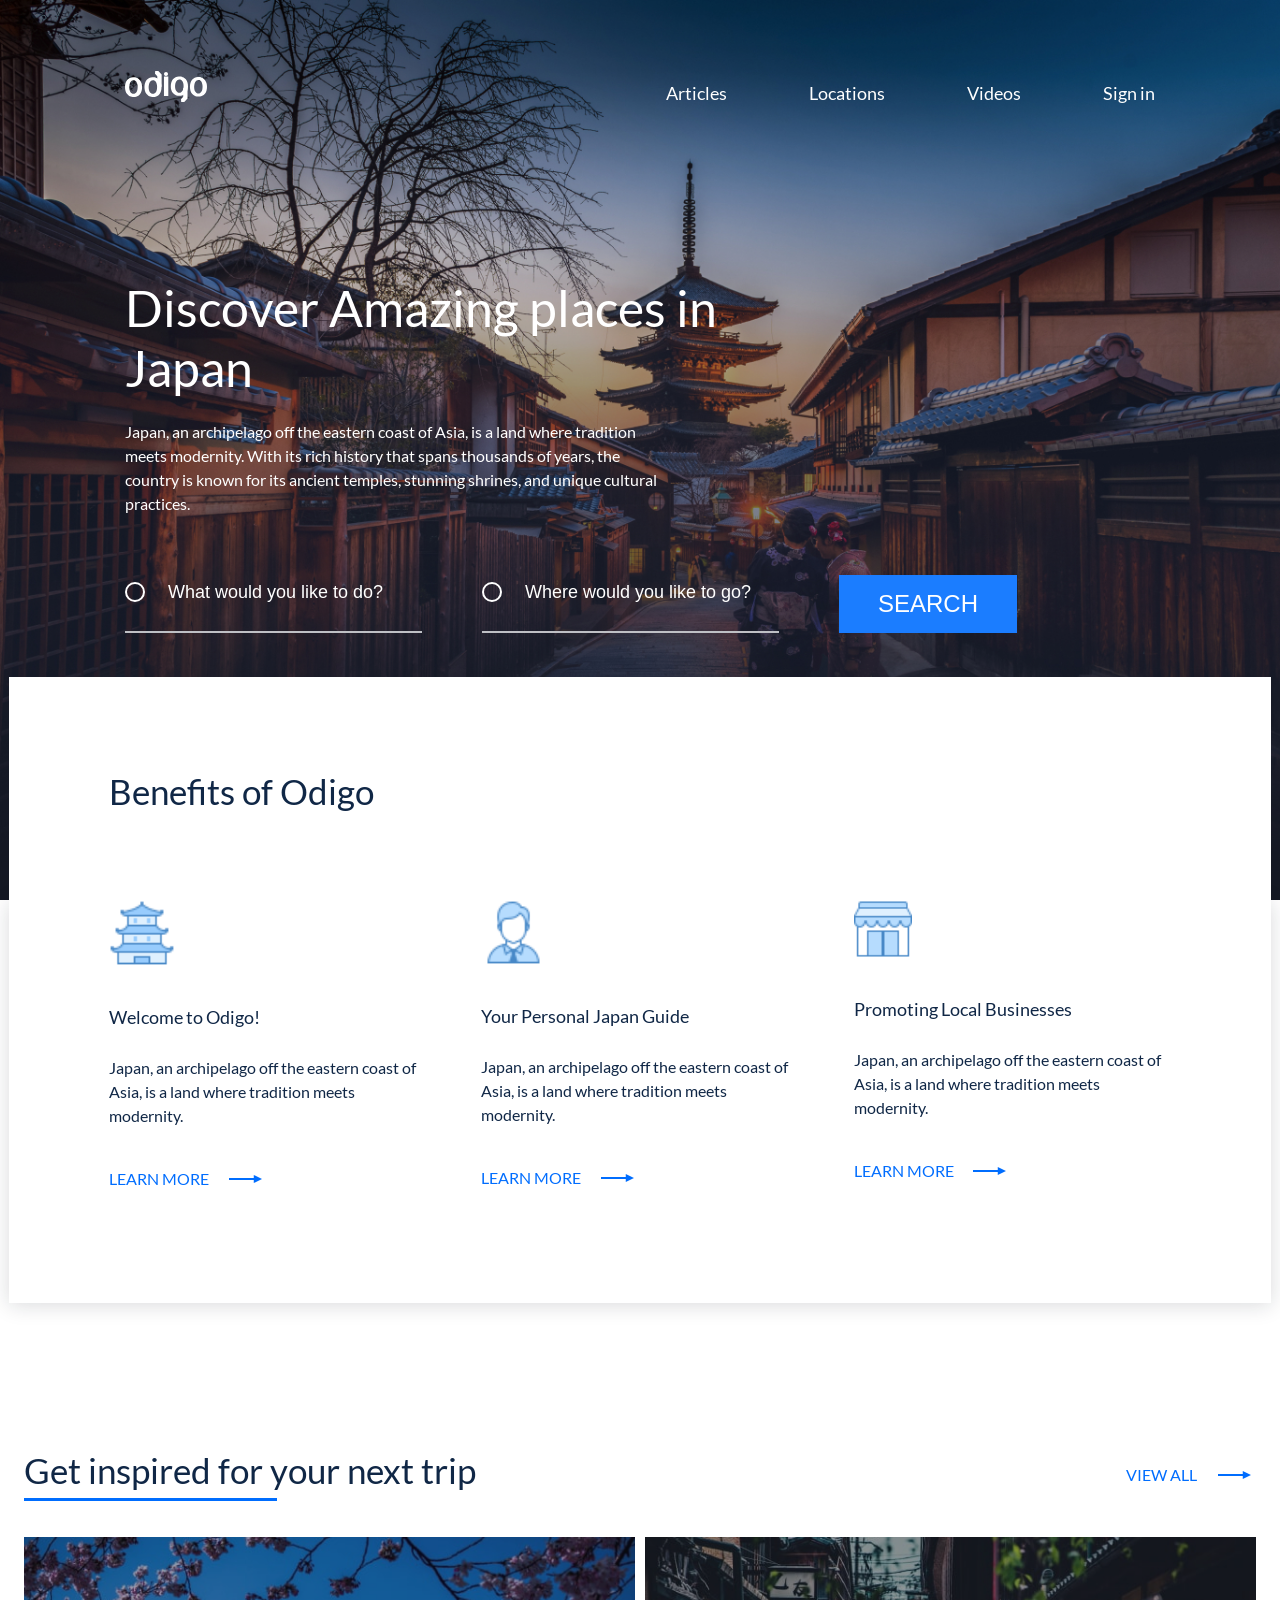
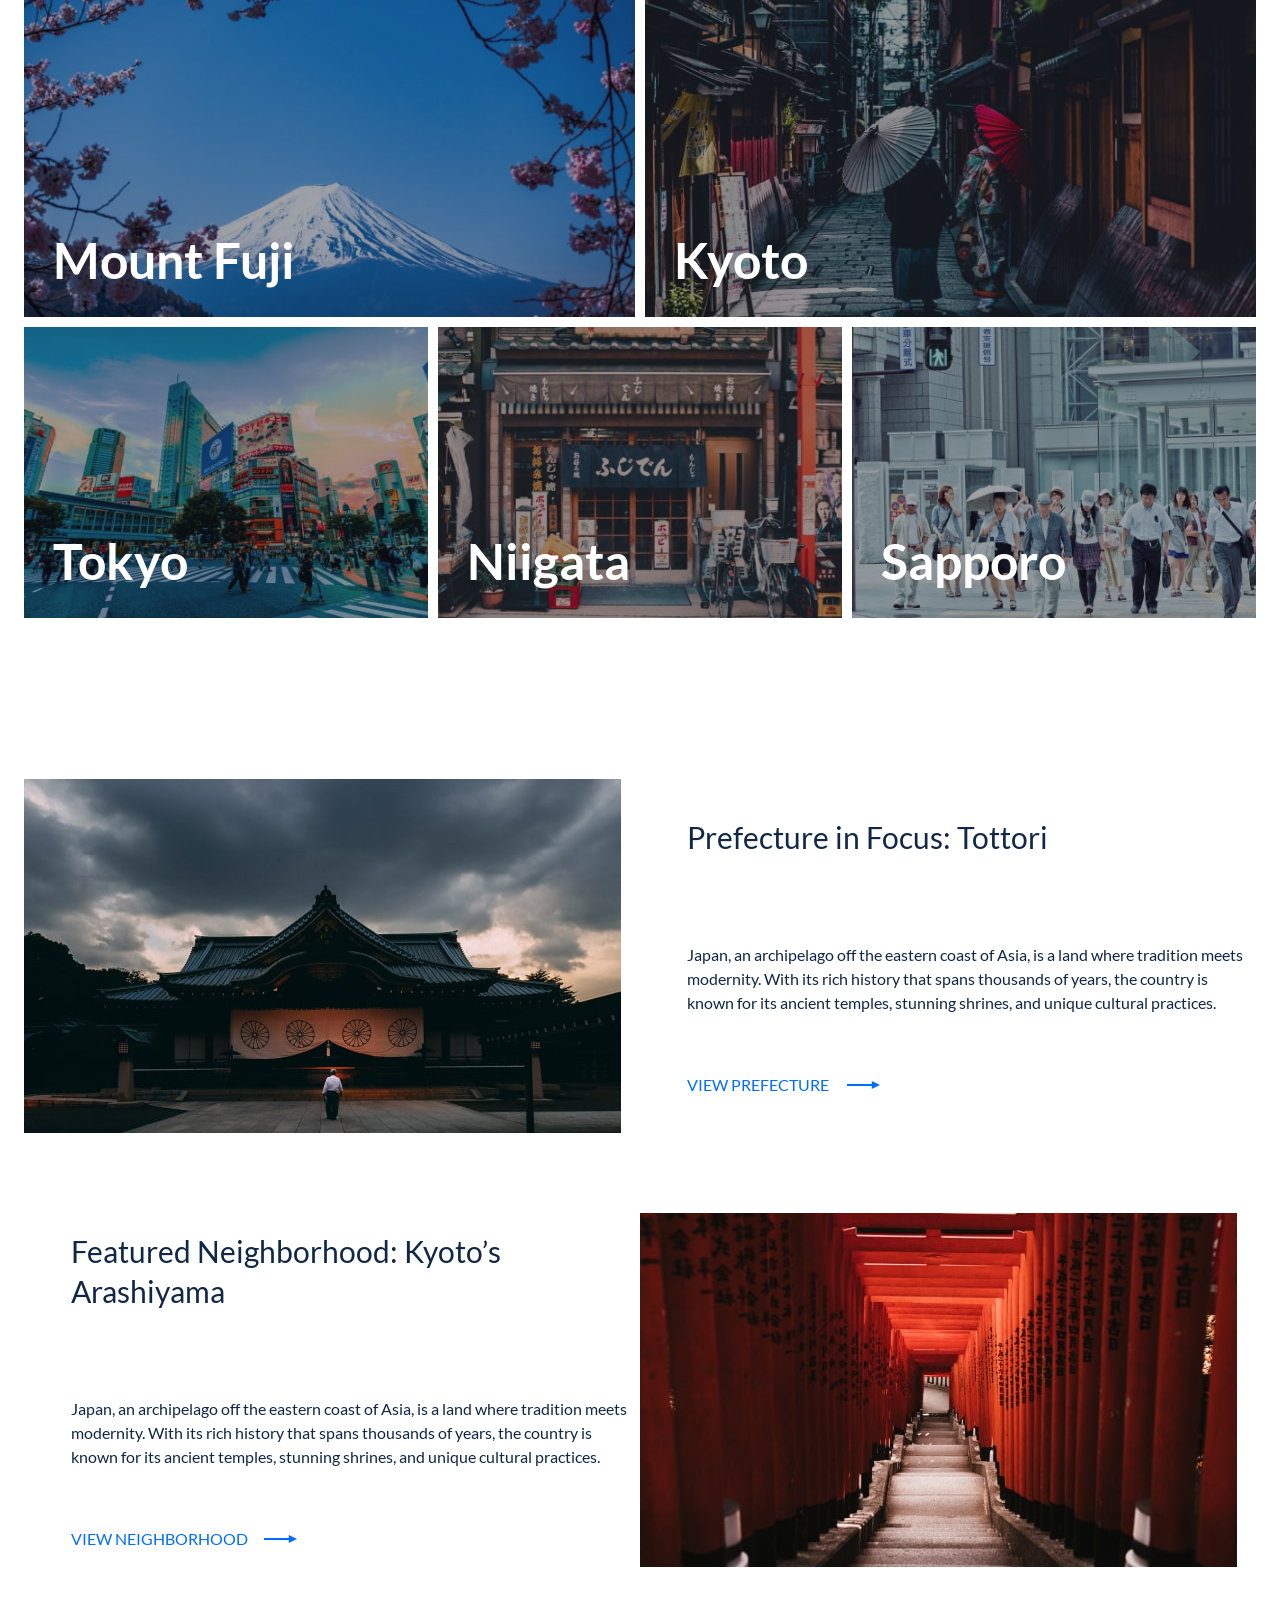
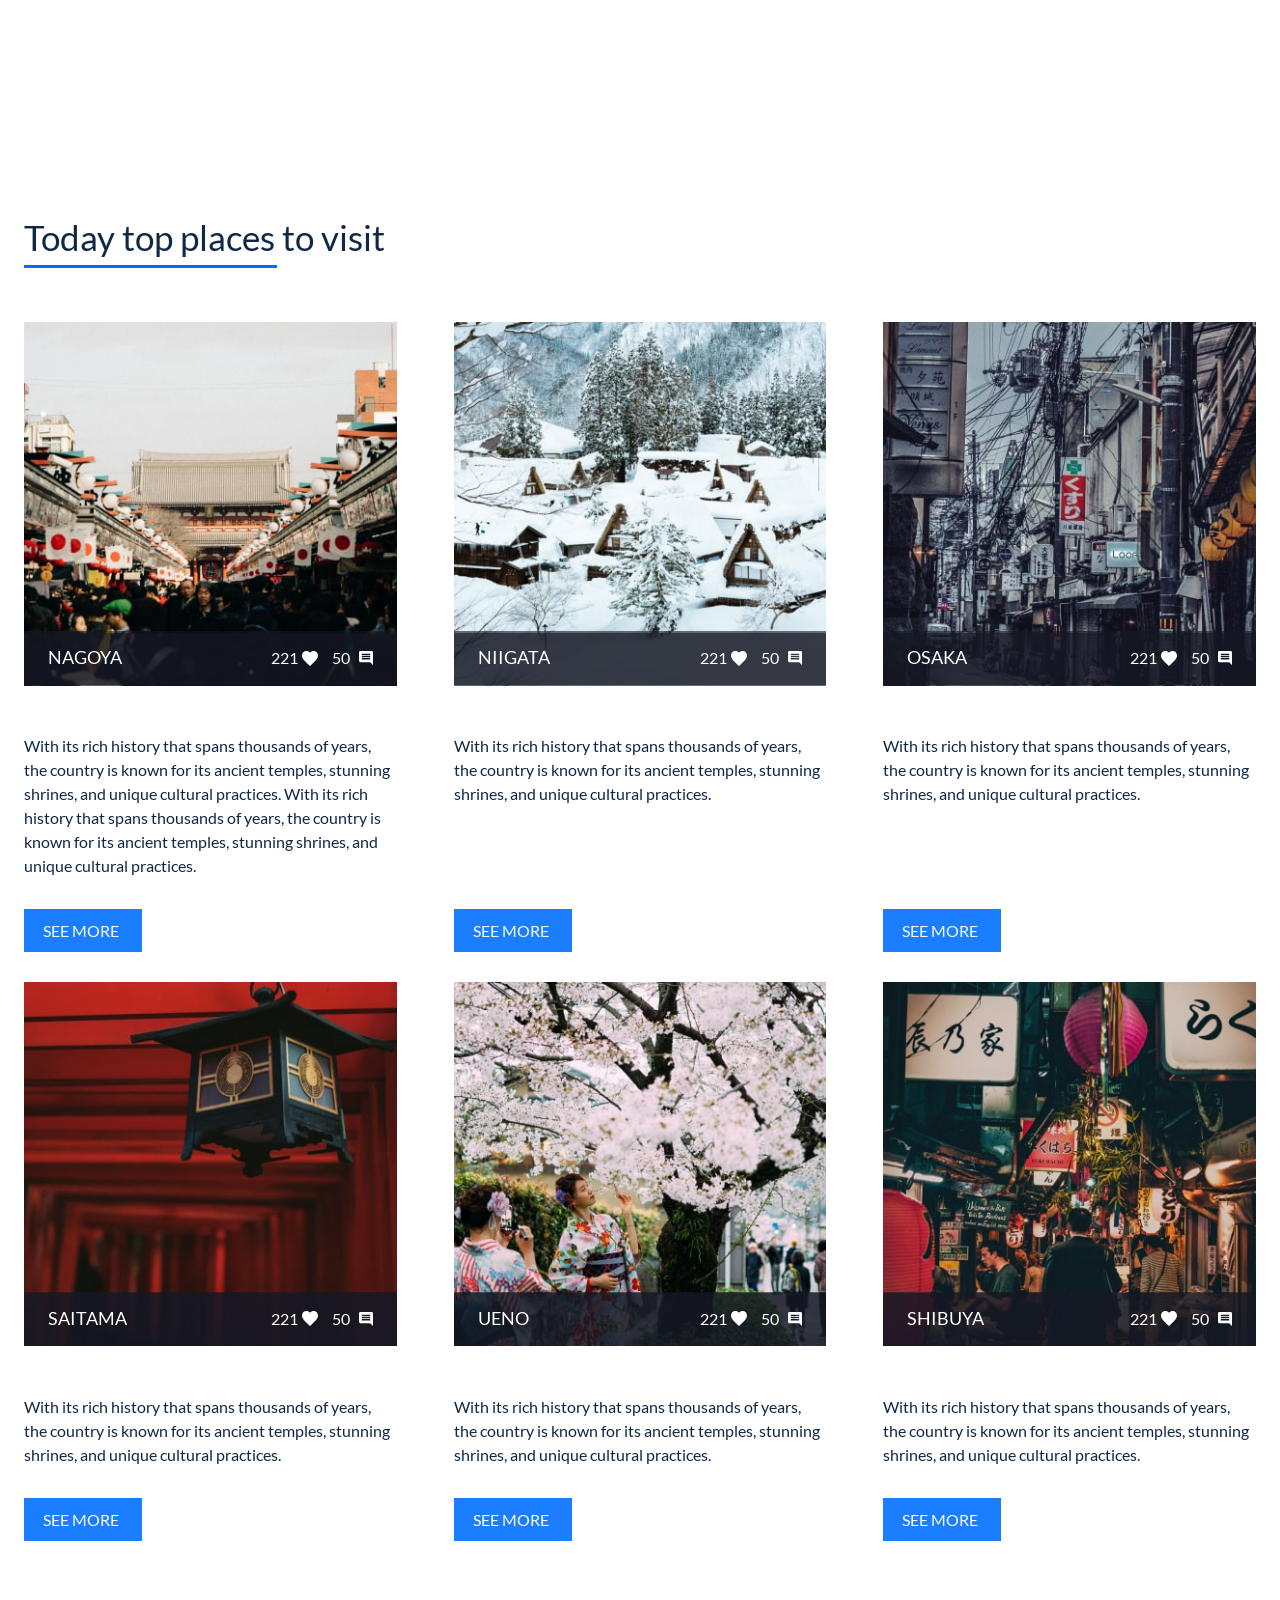
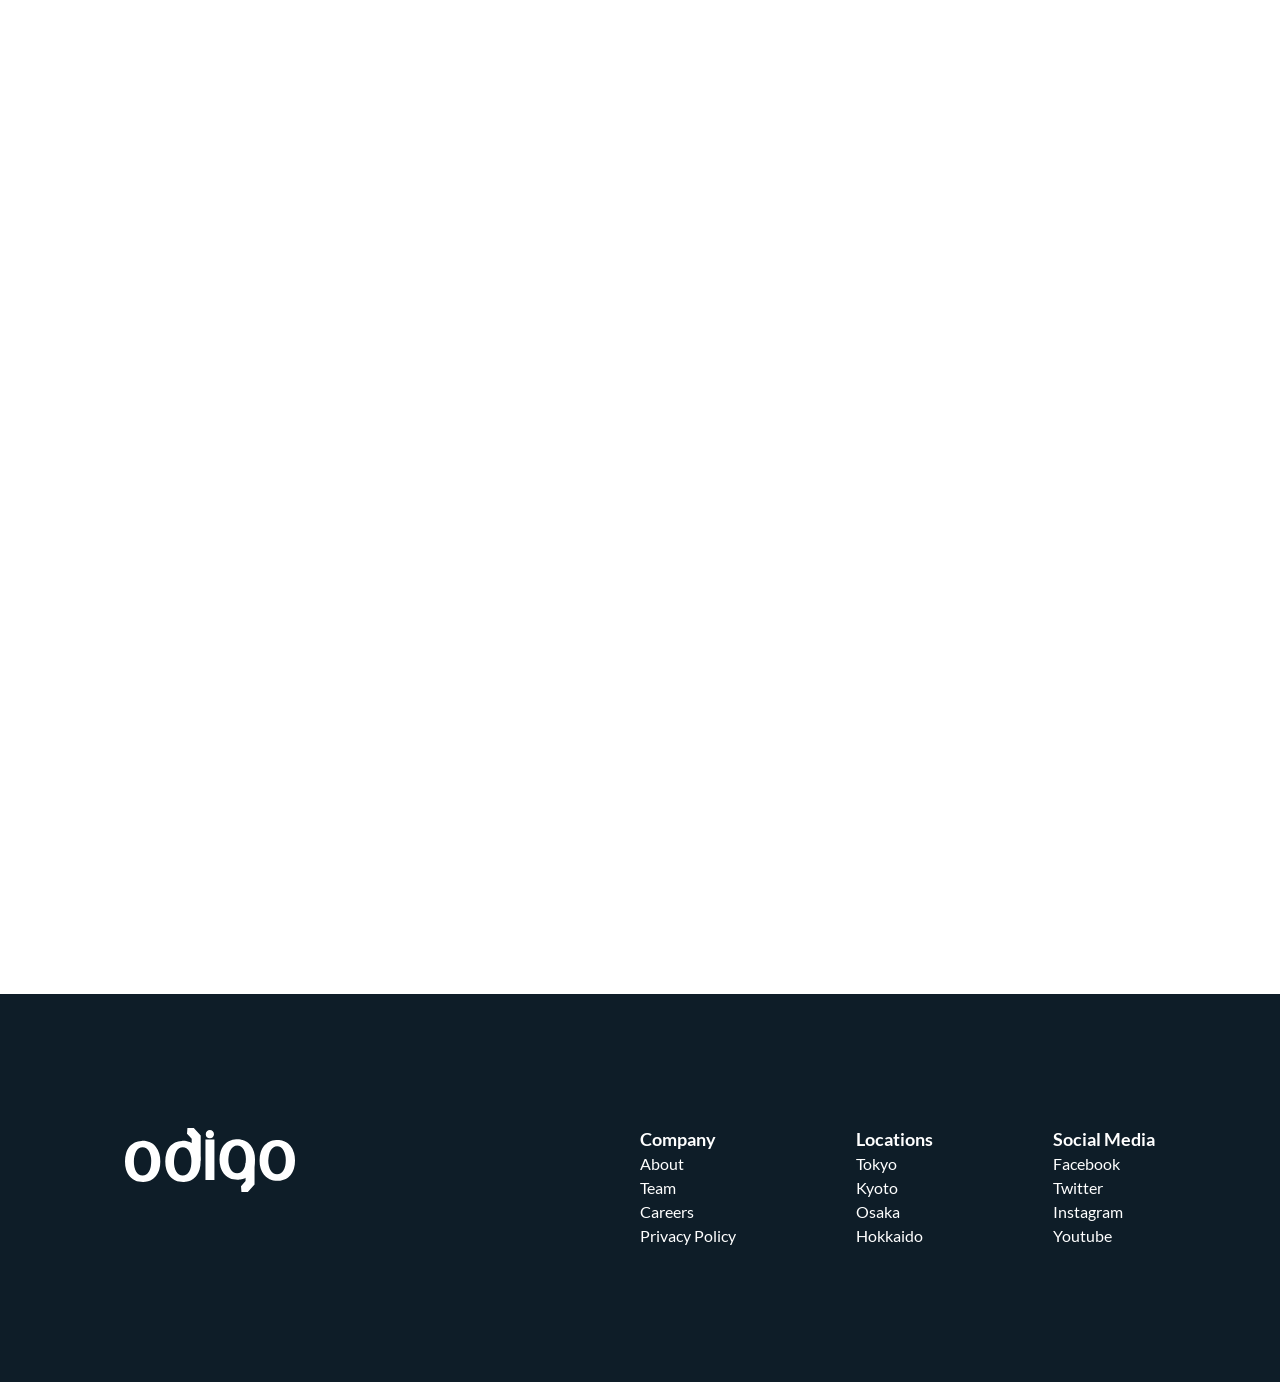
==== index.html @ 5c67de56 "Add files via upload" ====
<!DOCTYPE html>
<html lang="en">
<head>
    <meta charset="UTF-8">
    <meta name="viewport" content="width=device-width, initial-scale=1.0">
    <title>Discover Amazing places in Japan</title>
    <link rel="stylesheet" href="./css/style.css">
</head>
<body>
    <header class="header">
        <div class="wrapper">
           <div class="header_wrapper">
            <div class="header_logo">
                <a href="/" class="header_logo-link">
                    <img src="./img/svg/odigo-logo.svg" alt="Discover Amazing places in Japan" class="header_logo-pic">
                </a>
            </div>
                <nav class="header_nav">
                    <ul class="header_list">
                        <li class="header_item">
                            <a href="#articles" class="header_link">Articles</a>
                        </li>
                        <li class="header_item">
                            <a href="#locations" class="header_link">Locations</a>
                        </li>
                        <li class="header_item">
                            <a href="#videos" class="header_link">Videos</a>
                        </li>
                        <li class="header_item">
                            <a href="#sign-in" class="header_link">Sign in</a>
                        </li>
                    </ul>
                    <div class="header_nav-close">
                        <span class="header_nav-close-line"></span>
                        <span class="header_nav-close-line"></span>
                    </div>
                </nav>
                <div class="header_burger burger">
                    <span class="header_burger-line header_burger-line_first"></span>
                    <span class="header_burger-line header_burger-line_second"></span>
                    <span class="header_burger-line header_burger-line_third"></span>
                </div>
           </div>
        </div>
    </header>

    <main class="main">
        <!-- Intro start -->
        <section class="intro" id="sign-in">
            <div class="wrapper">
               <h1 class="intro_title">
                Discover Amazing places in Japan
            </h1> 
            <p class="intro_subtitle">
                Japan, an archipelago off the eastern coast of Asia, is a land where tradition meets modernity. With its rich history that spans thousands of years, the country is known for its ancient temples, stunning shrines, and unique cultural practices. 
            </p>
            <form class="search-form">
                <fieldset class="search-form_wrap">
                    <p class="search-form_info">
                        <input type="text" name="user-like-to-do" class="search-form_field" placeholder="What would you like to do?">
                        <input type="text" name="user-like-to-go" class="search-form_field" placeholder="Where would you like to go?">
                        <button type="submit" class="search-form_submit">search</button>
                    </p>
                </fieldset>
            </form>
            </div>
        </section>
        <!-- Intro end -->

        <!-- Benefits start -->
        <section class="benefits">
        <div class="benefits_wrap">
            <h2 class="benefits_title">Benefits of Odigo</h2>
            <div class="benefits_cards">

                <div class="benefits_card">
                    <div class="benefits_card-pic">
                        <img src="./img/svg/temple-icon.svg" alt="Welcome to Odigo!" class="benefits_card-thumb">
                    </div>
                        <h3 class="benefits_card-title">
                            Welcome to Odigo!
                        </h3>
                        <p class="benefits_card-desc">
                            Japan, an archipelago off the eastern coast of Asia, is a land where tradition meets modernity. 
                        </p>
                        <a href="#!" class="benefits_card-more">
                            LEARN MORE
                        </a>
                    
                </div>

                <div class="benefits_card">
                    <div class="benefits_card-pic">
                        <img src="./img/svg/person-icon.svg" alt="Your Personal Japan Guide" class="benefits_card-thumb">
                    </div>
                        <h3 class="benefits_card-title">
                            Your Personal Japan Guide
                        </h3>
                        <p class="benefits_card-desc">
                            Japan, an archipelago off the eastern coast of Asia, is a land where tradition meets modernity. 
                        </p>
                        <a href="#!" class="benefits_card-more">
                            LEARN MORE
                        </a>
                    
                </div>

                <div class="benefits_card">
                    <div class="benefits_card-pic">
                        <img src="./img/svg/market-icon.svg" alt="Promoting Local Businesses" class="benefits_card-thumb">
                    </div>
                        <h3 class="benefits_card-title">
                            Promoting Local Businesses
                        </h3>
                        <p class="benefits_card-desc">
                            Japan, an archipelago off the eastern coast of Asia, is a land where tradition meets modernity. 
                        </p>
                        <a href="#!" class="benefits_card-more">
                            LEARN MORE
                        </a>
                    
                </div>
            </div>
        </div>
    </section>
    <!-- Benefits end -->

    <!-- Places start -->
     <section class="places">
        <div class="wrapper-full">
            <div class="places_caption">
                <h2 class="places_title section-title"> <!-- 1 класс связан с отсупами (индив.), а второй связан со стилями (общий)-->
                    Get inspired for your next trip
                </h2>
                <a href="" class="places_view-all">VIEW ALL</a>
            </div>

            <div class="places_cards">

                <figure class="places_card places_card_size_lg">
                    <img src="./img/place-1-min.jpg" alt="Mount Fuji" class="places_card-pic places_card-pic_size_lg">
                    <figcaption class="places_card-title">Mount Fuji</figcaption>
                    <a href="#!" class="places_card-link"></a>
                </figure>

                <figure class="places_card places_card_size_lg">
                    <img src="./img/place-2-min.jpg" alt="Kyoto" class="places_card-pic places_card-pic_size_lg">
                    <figcaption class="places_card-title">Kyoto</figcaption>
                    <a href="#!" class="places_card-link"></a>
                </figure>

                <figure class="places_card places_card_size_sm">
                        <img src="./img/place-3-min.jpg" alt="Tokyo" class="places_card-pic places_card-pic_size_sm">
                        <figcaption class="places_card-title">Tokyo</figcaption>
                        <a href="#!" class="places_card-link"></a>
                    </figure>

                    <figure class="places_card places_card_size_sm">
                        <img src="./img/place-4-min.jpg" alt="Niigata" class="places_card-pic places_card-pic_size_sm">
                        <figcaption class="places_card-title">Niigata</figcaption>
                        <a href="#!" class="places_card-link"></a>
                    </figure>

                    <figure class="places_card places_card_size_sm">
                        <img src="./img/place-5-min.jpg" alt="Sapporo" class="places_card-pic places_card-pic_size_sm">
                        <figcaption class="places_card-title">Sapporo</figcaption>
                        <a href="#!" class="places_card-link"></a>
                    </figure>

                <div class="places_cards">
                    

            </div>
        </div>
     </section>
    <!-- Places end -->

    <!-- Tours start -->

    <section class="tour">
     <div class="tours" id="articles">
        <div class="wrapper-full">

            <div class="tours_tour tour">
                <div class="tour_pic">
                    <img src="./img/tour-1-min.jpg" alt="Prefecture in Focus: Tottori" class="tour_thumb">
                </div>
                <div class="tour_info">
                    <h3 class="tour_title">Prefecture in Focus: Tottori</h3>
                    <p class="tour_desc">Japan, an archipelago off the eastern coast of Asia, is a land where tradition meets modernity. With its rich history that spans thousands of years, the country is known for its ancient temples, stunning shrines, and unique cultural practices. </p>
                    <a href="#!" class="tour_more">VIEW PREFECTURE</a>
                </div>
            </div>
            
            <div class="tours_tour tour">
                <div class="tour_info">
                    <h3 class="tour_title">Featured Neighborhood: Kyoto’s Arashiyama</h3>
                    <p class="tour_desc">Japan, an archipelago off the eastern coast of Asia, is a land where tradition meets modernity. With its rich history that spans thousands of years, the country is known for its ancient temples, stunning shrines, and unique cultural practices. </p>
                    <a href="#!" class="tour_more">VIEW NEIGHBORHOOD</a>
                </div>
                <div class="tour_pic tour_pic_mob_first">
                    <img src="./img/tour-2-min.jpg" alt="Prefecture in Focus: Tottori" class="tour_thumb">
                </div>
            </div>
            </div>
        </div>
    </section>

    <!-- Tours end -->

    <!-- Top start -->

    <section class="top" id="locations">
        <div class="wrapper-full">
            <h2 class="top_title section-title">Today top places to visit</h2>
            <div class="top_cards">

                <div class="top_card">
                    <div class="top_card-pic">
                        <img src="./img/top-1-min.jpg" alt="NAGOYA" class="top_card-thumb">
                        <div class="top_card-stats">
                            <h3 class="top_card-title">NAGOYA</h3>
                            <div class="top_card-like">
                                <span class="top_card-likes-value">
                                    221
                                </span>

                            </div>
                            <div class="top_card-comment">
                                <span class="top_card-comments-value">
                                    50
                                </span>
                            </div>
                        </div>
                    </div>
                    <p class="top_card-desc">
                        With its rich history that spans thousands of years, the country is known for its ancient temples, stunning shrines, and unique cultural practices.
                        With its rich history that spans thousands of years, the country is known for its ancient temples, stunning shrines, and unique cultural practices.
                    </p>
                    <a href="#!" class="top_card-more">SEE MORE</a>
                </div>

                <div class="top_card">
                    <div class="top_card-pic">
                        <img src="./img/top-2-min.jpg" alt="NIIGATA" class="top_card-thumb">
                        <div class="top_card-stats">
                            <h3 class="top_card-title">NIIGATA</h3>
                            <div class="top_card-like">
                                <span class="top_card-likes-value">
                                    221
                                </span>

                            </div>
                            <div class="top_card-comment">
                                <span class="top_card-comments-value">
                                    50
                                </span>
                            </div>
                        </div>
                    </div>
                    <p class="top_card-desc">
                        With its rich history that spans thousands of years, the country is known for its ancient temples, stunning shrines, and unique cultural practices.
                    </p>
                    <a href="#!" class="top_card-more">SEE MORE</a>
                </div>

                <div class="top_card">
                    <div class="top_card-pic">
                        <img src="./img/top-3-min.jpg" alt="OSAKA" class="top_card-thumb">
                        <div class="top_card-stats">
                            <h3 class="top_card-title">OSAKA</h3>
                            <div class="top_card-like">
                                <span class="top_card-likes-value">
                                    221
                                </span>

                            </div>
                            <div class="top_card-comment">
                                <span class="top_card-comments-value">
                                    50
                                </span>
                            </div>
                        </div>
                    </div>
                    <p class="top_card-desc">
                        With its rich history that spans thousands of years, the country is known for its ancient temples, stunning shrines, and unique cultural practices.
                    </p>
                    <a href="#!" class="top_card-more">SEE MORE</a>
                </div>

                <div class="top_card">
                    <div class="top_card-pic">
                        <img src="./img/top-4-min.jpg" alt="SAITAMA" class="top_card-thumb">
                        <div class="top_card-stats">
                            <h3 class="top_card-title">SAITAMA</h3>
                            <div class="top_card-like">
                                <span class="top_card-likes-value">
                                    221
                                </span>

                            </div>
                            <div class="top_card-comment">
                                <span class="top_card-comments-value">
                                    50
                                </span>
                            </div>
                        </div>
                    </div>
                    <p class="top_card-desc">
                        With its rich history that spans thousands of years, the country is known for its ancient temples, stunning shrines, and unique cultural practices.
                    </p>
                    <a href="#!" class="top_card-more">SEE MORE</a>
                </div>

                <div class="top_card">
                    <div class="top_card-pic">
                        <img src="./img/top-5-min.jpg" alt="UENO" class="top_card-thumb">
                        <div class="top_card-stats">
                            <h3 class="top_card-title">UENO</h3>
                            <div class="top_card-like">
                                <span class="top_card-likes-value">
                                    221
                                </span>

                            </div>
                            <div class="top_card-comment">
                                <span class="top_card-comments-value">
                                    50
                                </span>
                            </div>
                        </div>
                    </div>
                    <p class="top_card-desc">
                        With its rich history that spans thousands of years, the country is known for its ancient temples, stunning shrines, and unique cultural practices.
                    </p>
                    <a href="#!" class="top_card-more">SEE MORE</a>
                </div>

                <div class="top_card">
                    <div class="top_card-pic">
                        <img src="./img/top-6-min.jpg" alt="SHIBUYA" class="top_card-thumb">
                        <div class="top_card-stats">
                            <h3 class="top_card-title">SHIBUYA</h3>
                            <div class="top_card-like">
                                <span class="top_card-likes-value">
                                    221
                                </span>

                            </div>
                            <div class="top_card-comment">
                                <span class="top_card-comments-value">
                                    50
                                </span>
                            </div>
                        </div>
                    </div>
                    <p class="top_card-desc">
                        With its rich history that spans thousands of years, the country is known for its ancient temples, stunning shrines, and unique cultural practices.
                    </p>
                    <a href="#!" class="top_card-more">SEE MORE</a>
                </div>
            </div>
        </div>
    </section>

    <!-- Top end -->


    <!-- Video start -->
    <div class="video" id="videos">
        <div class="video_wrapper">
            <div class="video_item"></div>
            <iframe class="video_element" src="https://www.youtube.com/embed/IuTDuvYr7f0?si=r1wi1PdidnawV4e1" title="YouTube video player" frameborder="0" allow="accelerometer; autoplay; clipboard-write; encrypted-media; gyroscope; picture-in-picture; web-share" referrerpolicy="strict-origin-when-cross-origin" allowfullscreen></iframe>
        </div>
    </div>
        <!-- Video end -->
    </main>
    
    <footer class="footer">
        <div class="wrapper">
            <div class="footer_item">
                <div class="footer_logo">
                    <img src="./img/svg/odigo-logo-footer.svg" alt="Discover Amazing places in Japan" class="footer_logo-pic">
                </div>
                <nav class="footer_nav">
                    <ul class="footer_menu">
                        <li class="footer_menu-item">
                            <h3 class="footer_menu-title">Company</h3>
                        </li>
                        <li>
                            <a href="#!" class="footer_menu-link">About</a>
                        </li>
                        <li>
                            <a href="#!" class="footer_menu-link">Team</a>
                        </li>
                        <li>
                            <a href="#!" class="footer_menu-link">Careers</a>
                        </li>
                        <li>
                            <a href="#!" class="footer_menu-link">Privacy Policy</a>
                        </li>
                    </ul>

                    <ul class="footer_menu">
                        <li class="footer_menu-item">
                            <h3 class="footer_menu-title">Locations</h3>
                        </li>
                        <li>
                            <a href="#!" class="footer_menu-link">Tokyo</a>
                        </li>
                        <li>
                            <a href="#!" class="footer_menu-link">Kyoto</a>
                        </li>
                        <li>
                            <a href="#!" class="footer_menu-link">Osaka</a>
                        </li>
                        <li>
                            <a href="#!" class="footer_menu-link">Hokkaido</a>
                        </li>
                    </ul>

                    <ul class="footer_menu">
                        <li class="footer_menu-item">
                            <h3 class="footer_menu-title">Social Media</h3>
                        </li>
                        <li>
                            <a href="#!" class="footer_menu-link">Facebook</a>
                        </li>
                        <li>
                            <a href="#!" class="footer_menu-link">Twitter</a>
                        </li>
                        <li>
                            <a href="#!" class="footer_menu-link">Instagram</a>
                        </li>
                        <li>
                            <a href="#!" class="footer_menu-link">Youtube</a>
                        </li>
                    </ul>
                </nav>
            </div>
        </div>
    </footer>


    <script src="./js/main.js"></script>
</body>
</html>
---- css/style.css ----
/* http://meyerweb.com/eric/tools/css/reset/ 
   v2.0 | 20110126
   License: none (public domain)
*/

html, body, div, span, applet, object, iframe,
h1, h2, h3, h4, h5, h6, p, blockquote, pre,
a, abbr, acronym, address, big, cite, code,
del, dfn, em, img, ins, kbd, q, s, samp,
small, strike, strong, sub, sup, tt, var,
b, u, i, center,
dl, dt, dd, ol, ul, li,
fieldset, form, label, legend,
table, caption, tbody, tfoot, thead, tr, th, td,
article, aside, canvas, details, embed, 
figure, figcaption, footer, header, hgroup, 
menu, nav, output, ruby, section, summary,
time, mark, audio, video {
	margin: 0;
	padding: 0;
	border: 0;
	font-size: 100%;
	font: inherit;
	vertical-align: baseline;
}
/* HTML5 display-role reset for older browsers */
article, aside, details, figcaption, figure, 
footer, header, hgroup, menu, nav, section {
	display: block;
}
body {
	line-height: 1;
}
ol, ul {
	list-style: none;
}
blockquote, q {
	quotes: none;
}
blockquote:before, blockquote:after,
q:before, q:after {
	content: '';
	content: none;
}
table {
	border-collapse: collapse;
	border-spacing: 0;
}

/* lato-regular - latin */
@font-face {
  font-display: swap; /* Check https://developer.mozilla.org/en-US/docs/Web/CSS/@font-face/font-display for other options. */
  font-family: 'Lato';
  font-style: normal;
  font-weight: 400;
  src: url('../fonts/lato-v24-latin/lato-v24-latin-regular.woff2') format('woff2'), /* Chrome 36+, Opera 23+, Firefox 39+, Safari 12+, iOS 10+ */
       url('../fonts/lato-v24-latin/lato-v24-latin-regular.ttf') format('truetype'); /* Chrome 4+, Firefox 3.5+, IE 9+, Safari 3.1+, iOS 4.2+, Android Browser 2.2+ */
}
/* lato-700 - latin */
@font-face {
  font-display: swap; /* Check https://developer.mozilla.org/en-US/docs/Web/CSS/@font-face/font-display for other options. */
  font-family: 'Lato';
  font-style: normal;
  font-weight: 700;
  src: url('../fonts/lato-v24-latin/lato-v24-latin-700.woff2') format('woff2'), /* Chrome 36+, Opera 23+, Firefox 39+, Safari 12+, iOS 10+ */
       url('../fonts/lato-v24-latin/lato-v24-latin-700.ttf') format('truetype'); /* Chrome 4+, Firefox 3.5+, IE 9+, Safari 3.1+, iOS 4.2+, Android Browser 2.2+ */
}
/* lato-900 - latin */
@font-face {
  font-display: swap; /* Check https://developer.mozilla.org/en-US/docs/Web/CSS/@font-face/font-display for other options. */
  font-family: 'Lato';
  font-style: normal;
  font-weight: 900;
  src: url('../fonts/lato-v24-latin/lato-v24-latin-900.woff2') format('woff2'), /* Chrome 36+, Opera 23+, Firefox 39+, Safari 12+, iOS 10+ */
       url('../fonts/lato-v24-latin/lato-v24-latin-900.ttf') format('truetype'); /* Chrome 4+, Firefox 3.5+, IE 9+, Safari 3.1+, iOS 4.2+, Android Browser 2.2+ */
}
  
html {
    box-sizing: border-box; /*padding не добавляется к размерам блока, а входит в размеры блока*/
}

*, *::before, *::after {
    box-sizing: inherit; /*inherit - наследование от родителя*/
}

body {
  font-family: 'Lato';
  font-style: normal;
  font-size: 16px;
  line-height: 1.2;
  font-weight: normal;
  color: #102746;
}

img {
  max-width: 100%;
  height: auto;
}

.wrapper {
  max-width: 1060px;
  margin: 0 auto;
  padding: 15px;
}

.wrapper-full {
  max-width: 1262px;
  margin: 0 auto;
  padding: 15px;
}

.section-title {
  font-weight: 500;
  font-size: 35px;
  line-height: 42px;
  color: #102746;
  position: relative;
  padding-bottom: 10px;
}

.section-title::after {
  display: block;
  content: '';
  width: 253px;
  height: 3px;
  background-color: #006dfe;
  position: absolute;
  bottom: 0;
  left: 0;
}

/* Header styles start */

.header {
  position: fixed;
  top: 0;
  left: 0;
  width: 100%;
  transition: .4s linear;
  padding-bottom: 20px;
  z-index: 999;
}

.header_active {
  background: #0e1d28;
}

.header_wrapper {
  display: flex;
  flex-wrap: wrap;
  align-items: flex-end;
  justify-content: space-between;
  padding-top: 56px;
}

.header_list {
  display: flex;
  flex-wrap: wrap;
}

.header_item {
  margin-right: 82px;
}

.header_item:last-child {
  margin-right: 0;
}

.header_link {
  font-size: 18px;
  line-height: 24px;
  color: white;
  text-decoration: none;
}

.header_link:hover, .header_link:focus, .header_link:active {
  opacity: .75;
}

.header_burger {
  width: 40px;
  height: 28px;
  position: relative;
  display: none;
}

.header_burger-line {
  display: block;
  width: 100%;
  height: 2px;
  background-color: white;
  position: absolute;
  left: 0;
}

.header_burger-line_first {
  top: 0;
}

.header_burger-line_second {
  top: 50%;
  transform: translateY(-50%);
}

.header_burger-line_third {
  bottom: 0;
}



/* Header styles end */

/* Intro styles starts */

.intro {
  min-height: 100vh;
  background: url(../img/intro-bg.jpg) no-repeat center;
  background-size: cover;
  padding-top: 263px;
  padding-bottom: 223px;
}

.intro_title {
  max-width: 619px;
  font-weight: 500;
  font-size: 50px;
  line-height: 60px;
  color: white;
  margin-bottom: 22px;
}

.intro_subtitle {
  max-width: 546px; 
  color: white;
  font-size: 16px;
  line-height: 24px;
  margin-bottom: 59px;
}

.search-form_info {
  display: flex;
  flex-wrap: wrap;
}

.search-form_field {
  width: 297px;
  background: transparent url(../img/svg/circle-item.svg) no-repeat left 7px;
  background-size: 20px;
  border: 0;
  border-bottom: 2px solid #BFC0C5;
  margin-right: 60px;
  padding-left: 43px;
  padding-bottom: 22px;
  font-size: 18px;
  font-weight: 500;
  color: white;
}

.search-form_field::placeholder{
  font-size: 18px;
  font-weight: 500;
  color: white;
}

.search-form_submit {
  padding: 15px 39px;
  text-transform: uppercase;
  font-weight: 500;
  font-size: 24px;
  color: white;
  background: #1B7DFF;
  border: 0;
}

.search-form_submit:hover, .search-form_submit:focus, .search-form_submit:active {
  background: #0e66da;
}

/* Intro styles end */

/* Benefits styles start */

.benefits {
  margin-bottom: 131px;
}

.benefits_wrap {
  max-width: 1262px;
  background-color: white;
  margin: 0 auto;
  box-shadow: 0 2px 20px 0 rgba(21, 24, 36, 0.16);
  position: relative;
}

.benefits_title {
  width: 100%;
  font-weight: 500;
  font-size: 35px;
  line-height: 42px;
  color: #102746;
  padding: 93px 100px 88px 100px;
  position: absolute;
  top: 0;
  left: 0;
  transform: translateY(-100%);
  background-color: white;
}

.benefits_cards {
  display: grid;
  grid-template-columns: repeat(3, 1fr);
  grid-column-gap: 55px;
  padding: 0 100px;

}

.benefits_card {
  grid-column: span 1;
  margin-bottom: 112px;
}

.benefits_card-pic {
  max-width: 66px;
  margin-bottom: 37px;
}

.benefits_card-pic-thumb {
  display: block;
}

.benefits_card-title {
  font-weight: 500;
  font-size: 18px;
  line-height: 133%;
  margin-bottom: 26px;
}

.benefits_card-desc {
  font-weight: 400;
  font-size: 16px;
  line-height: 150%;
  margin-bottom: 39px;
}

.benefits_card-more {
  display: inline-block;
  padding-right: 59px;
  font-weight: 400;
  font-size: 16px;
  line-height: 150%;
  color: #006dfe;
  text-decoration: none;
  background: url(../img/svg/arrow-right-icon.svg) no-repeat 95% center;
  transition: .2s all;
}


.benefits_card-more:hover, .benefits_card-more:focus {
  background: url(../img/svg/arrow-right-icon.svg) no-repeat right center;
}

/* Benefits styles end */

/* Places styles start */

.places {
  margin-bottom: 131px;
}

.places_caption {
  display: flex;
  flex-wrap: wrap;
  align-items: center;
  justify-content: space-between;
  margin-bottom: 36px;
}

.places_title {
  margin-right: 15px;
}

.places_view-all {
  padding-right: 59px;
  font-weight: 400;
  font-size: 16px;
  line-height: 150%;
  text-align: right;
  color: #006dfe;
  text-decoration: none;
  background: url(../img/svg/arrow-right-icon.svg) no-repeat 95% center;
  transition: .2s all;
}

.places_view-all:hover, .places_view-all:focus {
  background: url(../img/svg/arrow-right-icon.svg) no-repeat right center;
  opacity: .65;
}

.places_cards {
  display: grid;
  grid-template-columns: repeat(6, 1fr);
  grid-column-gap: 10px;
}

.places_card {
  position: relative;
  overflow: hidden;
}

.places_card::after {
  display: block;
  content: '';
  width: 100%;
  height: 100%;
  background-color: rgba(21, 24, 36, 0.4);
  position: absolute;
  top: 0;
  left: 0;
  z-index: 2;
}

.places_card:hover .places_card-pic{
  transform: scale(1.05);
}
 
.places_card-title {
  font-weight: 700;
  font-size: 50px;
  color: #fff;
  position: absolute;
  bottom: 27px;
  left: 29px;
  z-index: 3;
}

.places_card_size_lg {
  grid-column: span 3;
  margin-bottom: 10px;
}

.places_card-pic {
  width: 100%;
  transition: .5s;
}

.places_card-link {
  position: absolute;
  top: 0;
  left: 0;
  width: 100%;
  height: 100%;
  z-index: 4;
}

.places_card-pic_size_lg {
  height: 100%;
  object-fit: cover;
}

.places_card-pic_size_sm {
  height: 100%;
  object-fit: cover;
}

.places_card_size_sm {
  grid-column: span 2;
}

/* Places styles end */

/* Tours styles start */

.tours {
  margin-bottom: 139px;
}

.tours_tour {
  display: grid;
  grid-template-columns: repeat(2, 1fr);
  grid-column-gap: 0 108px;
  align-items: center;
  margin-bottom: 77px;
}

.tour_info {
  padding-left: 47px;
}

.tour_title {
  font-weight: 500;
  font-size: 30px;
  line-height: 133%;
  color: #102746;
  margin-bottom: 85px;
}

.tour_desc {
  font-weight: 400;
  font-size: 16px;
  line-height: 150%;
  margin-bottom: 58px;
}

.tour_more {
  display: inline-block;
  padding-right: 59px;
  font-weight: 400;
  font-size: 16px;
  line-height: 150%;
  color: #006dfe;
  text-decoration: none;
  background: url(../img/svg/arrow-right-icon.svg) no-repeat 95% center;
  transition: .2s all;
}


.tour_more:hover, .tour_more:focus {
  background: url(../img/svg/arrow-right-icon.svg) no-repeat right center;
}

/* Tours styles end */

/* Top styles start*/

.top {
  margin-bottom: 144px;
}

.top_title {
  margin-bottom: 54px;
}

.top_cards {
  display: grid;
  grid-template-columns: repeat(6, 1fr);
  grid-column-gap: 57px;
}

.top_card {
  display: flex;
  flex-direction: column;
  grid-column: span 2;
  margin-bottom: 30px;
}

.top_card-pic {
  position: relative;
  margin-bottom: 45px;
}

.top_card-stats {
  display: flex;
  flex-wrap: wrap;
  align-items: center;
  justify-content: flex-end;
  position: absolute;
  bottom: 0;
  left: 0;
  width: 100%;
  background: rgba(21, 24, 36, 0.6);
  padding: 15px 24px;
  margin-bottom: 4px;
}

.top_card-title {
  font-weight: 500;
  font-size: 18px;
  line-height: 133%;
  color: #fff;
  margin: 0 auto 0 0;
}

.top_card-like {
  font-weight: 500;
  font-size: 16px;
  line-height: 150%;
  color: #fff;
  padding-right: 20px;
  background: url(../img/svg/heart-icon.svg) no-repeat right;
  margin-right: 14px;
}

.top_card-comment {
  font-weight: 500;
  font-size: 16px;
  line-height: 150%;
  color: #fff;
  padding-right: 23px;
  background: url(../img/svg/comment-ico.svg) no-repeat right;
}

.top_card-desc {
  font-weight: 400;
  font-size: 16px;
  line-height: 150%;
  color: #102746;
  margin-bottom: 31px;
}

.top_card-more {
  width: 118px;
  padding: 12px 19px;
  background: #1B7DFF;
  text-decoration: none;
  color: white;
  font-size: 16px;
  margin: auto 0 0 0;
}

.top_card-more:hover, .top_card-more:focus, .top_card-more:active {
  background: #0e66da;
}

/* Top styles end*/

/* Video styles start */

.video {
  width: 100%;
  margin-bottom: 144px;
}

.video_wrapper {
  max-width: 1440px;
  margin: 0 auto;
  position: relative;
}

.video_item {
  padding-top: 56.25%; /*соотношение сторон 16:9 для видео*/
}

.video_element {
  position: absolute;
  top: 0;
  left: 0;
  width: 100%;
  height: 100%;
}

/* Video styles end */

/* Footer styles start */

.footer {
  background: #0e1d28;
  padding: 119px 0;
}

.footer_item {
  display: flex;
  flex-wrap: wrap;
}

.footer_logo {
  width: 50%;
}

.footer_nav {
  width: 50%;
  display: flex;
  flex-wrap: wrap;
  justify-content: space-between;
}

.footer_menu-title {
  font-weight: 600;
  font-size: 18px;
  line-height: 133%;
  color: #fff;
}

.footer_menu-link {
  font-weight: 400;
  font-size: 16px;
  line-height: 150%;
  color: #fff;
  text-decoration: none;
}

.footer_menu-link:hover, .footer_menu-link:focus, .footer_menu-link:active {
  opacity: .75;
}

/* Footer styles end */

/* Media start*/

@media screen and (max-width: 960px) {
  
  .benefits {
    margin-bottom: 75px;
  }

  .search-form_field {
    margin-bottom: 25px;
  }

  .benefits_card {
    margin-bottom: 60px;
  }

  .benefits_cards {
    grid-column-gap: 35px;
  }

  .benefits_title {
    padding: 55px 15px;
  }

  .benefits_wrap {
    box-shadow: none;
  }

  .places_card_size_lg {
    grid-column: span 6;
    margin-bottom: 10px;
  }

  .places_card_size_sm {
    grid-column: span 6;
    margin-bottom: 10px;
  }

  .tour_title {
    margin-bottom: 15px;
  }

  .tour_desc {
    margin-bottom: 15px;
  }

  .tours_tour {
    grid-column-gap: 35px;
  }

  .top_card {
    grid-column: span 3;
    margin-bottom: 15px;
  }

  .top_cards {
    grid-column-gap: 25px;
    grid-row-gap: 25px;
  }

  .footer {
    padding: 60px 50px;
  }
}

@media screen and (max-width: 767px){
  .header_burger {
    display: block;
  }
  .header_wrapper {
    padding-top: 28px;
  }
  .header_nav {
    width: 100%;
    height: 100%;
    position: fixed;
    top: 0;
    left: 0;
    background-color: #0e1d28;
    z-index: 10;
    padding: 75px;
    transform: translateX(100%); /* сдвиг вправо */
    transition: .2s all linear;
  }
  .header_nav_active {
    transform: translateX(0);
  }
  .header_item {
    width: 100%;
    margin-right: 0;
    margin-bottom: 30px;
  }
  .header_item:last-child {
    margin-bottom: 0;
  } 
  .header_link {
    font-size: 42px;
    line-height: 48px;
  }
  .header_nav-close {
    width: 40px;
    height: 40px;
    position: absolute;
    top: 20px;
    right: 20px;
    z-index: 11;
  }
  .header_nav-close-line {
    display: block;
    width: 100%;
    height: 2px;
    background-color: #fff;
    position: absolute;
    top: 50%;
  }
  .header_nav-close-line:first-child {
    transform: translateY(-50%) rotate(45deg);
  }
  .header_nav-close-line:last-child {
    transform: translateY(-50%) rotate(-45deg);
  }

  .benefits {
    margin-bottom: 20px;
  }

  .benefits_card {
    grid-column: span 3;
  }

  .places_title {
    margin-bottom: 36px;
  }

  .section-title::after {
    width: 78px;
  }

  .search-form_field {
    width: 100%;
    margin-right: 0;
    padding-bottom: 12px;
    background: transparent url(../img/svg/circle-item.svg) no-repeat left top;
  }

  .search-form_field::placeholder {
    font-style: 16px;
  }

  .search-form_submit {
    width: 100%;
  }

  .intro {
    padding-top: 125px;
  }
  .intro_title {
    font-size: 37px;
    line-height: 48px;
  }
  .intro_subtitle {
    font-size: 16px;
  }

  .places {
    margin-bottom: 30px;
  }

  .places_view-all {
    margin-bottom: 10px;
  }

  .places_caption {
    margin-bottom: 0;
  }

  .tours_tour {
    margin-bottom: 30px;
  }

  .tour_pic, .tour_info {
    grid-column: span 2;
    margin-top: 10px;
    margin-bottom: 10px;
  }

  .tour_pic_mob_first {
    grid-row-start: -1;
  }

  .tour_info {
    padding-left: 10px;
  }

  .tours {
    margin-bottom: 0;
  }

  .top_card {
    grid-column: span 6;
  }

  .top_card-stats {
    max-width: 386px;
  }

  .top_card-pic {
    margin-bottom: 10px;
  }

  .top_card-desc {
    margin-bottom: 10px;
  }
  
  .top {
    margin-bottom: 30px;
  }

  .video {
    margin-bottom: 60px;
  }

  .footer_logo {
    width: 100%;
  }

  .footer_logo {
    margin-bottom: 20px;
  }

  .footer_nav {
    width: 100%;
  }

  .footer_menu {
    margin-bottom: 20px;
    width: 50%;
  }
}


/* Media end */
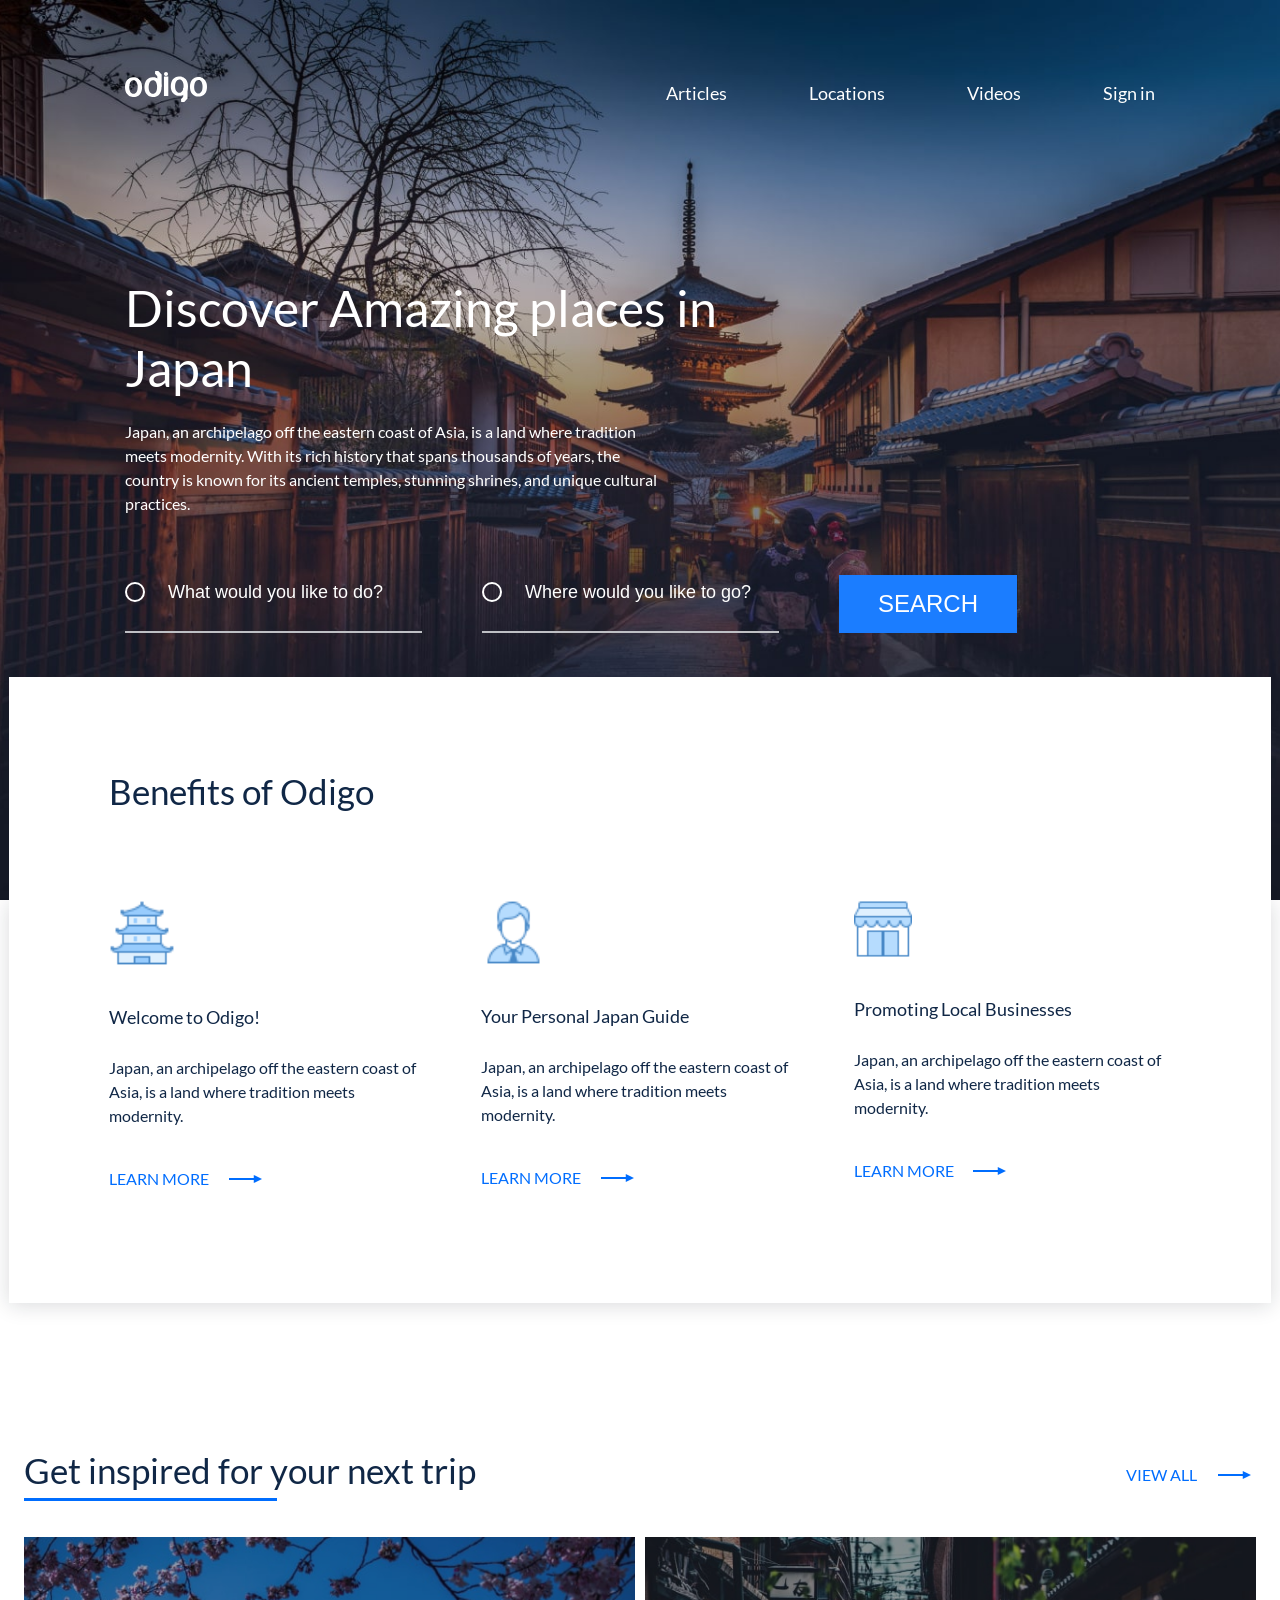
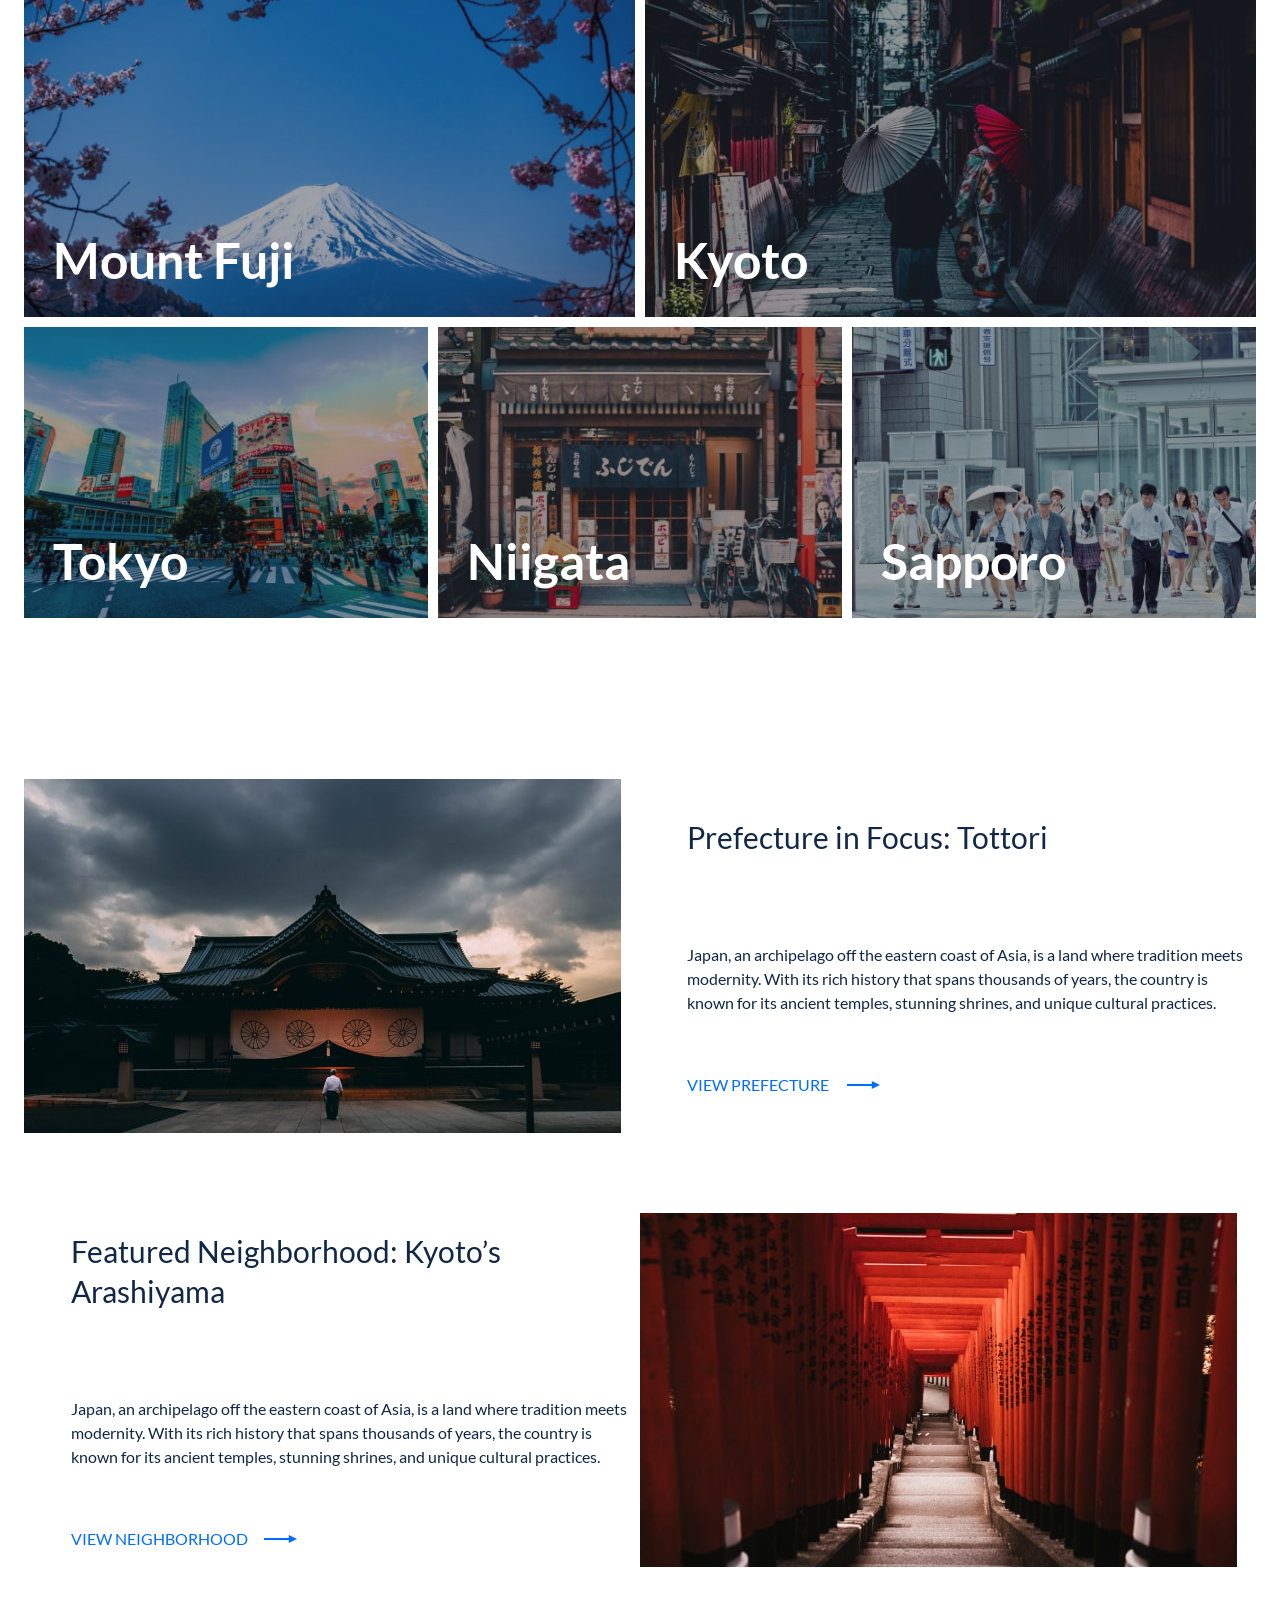
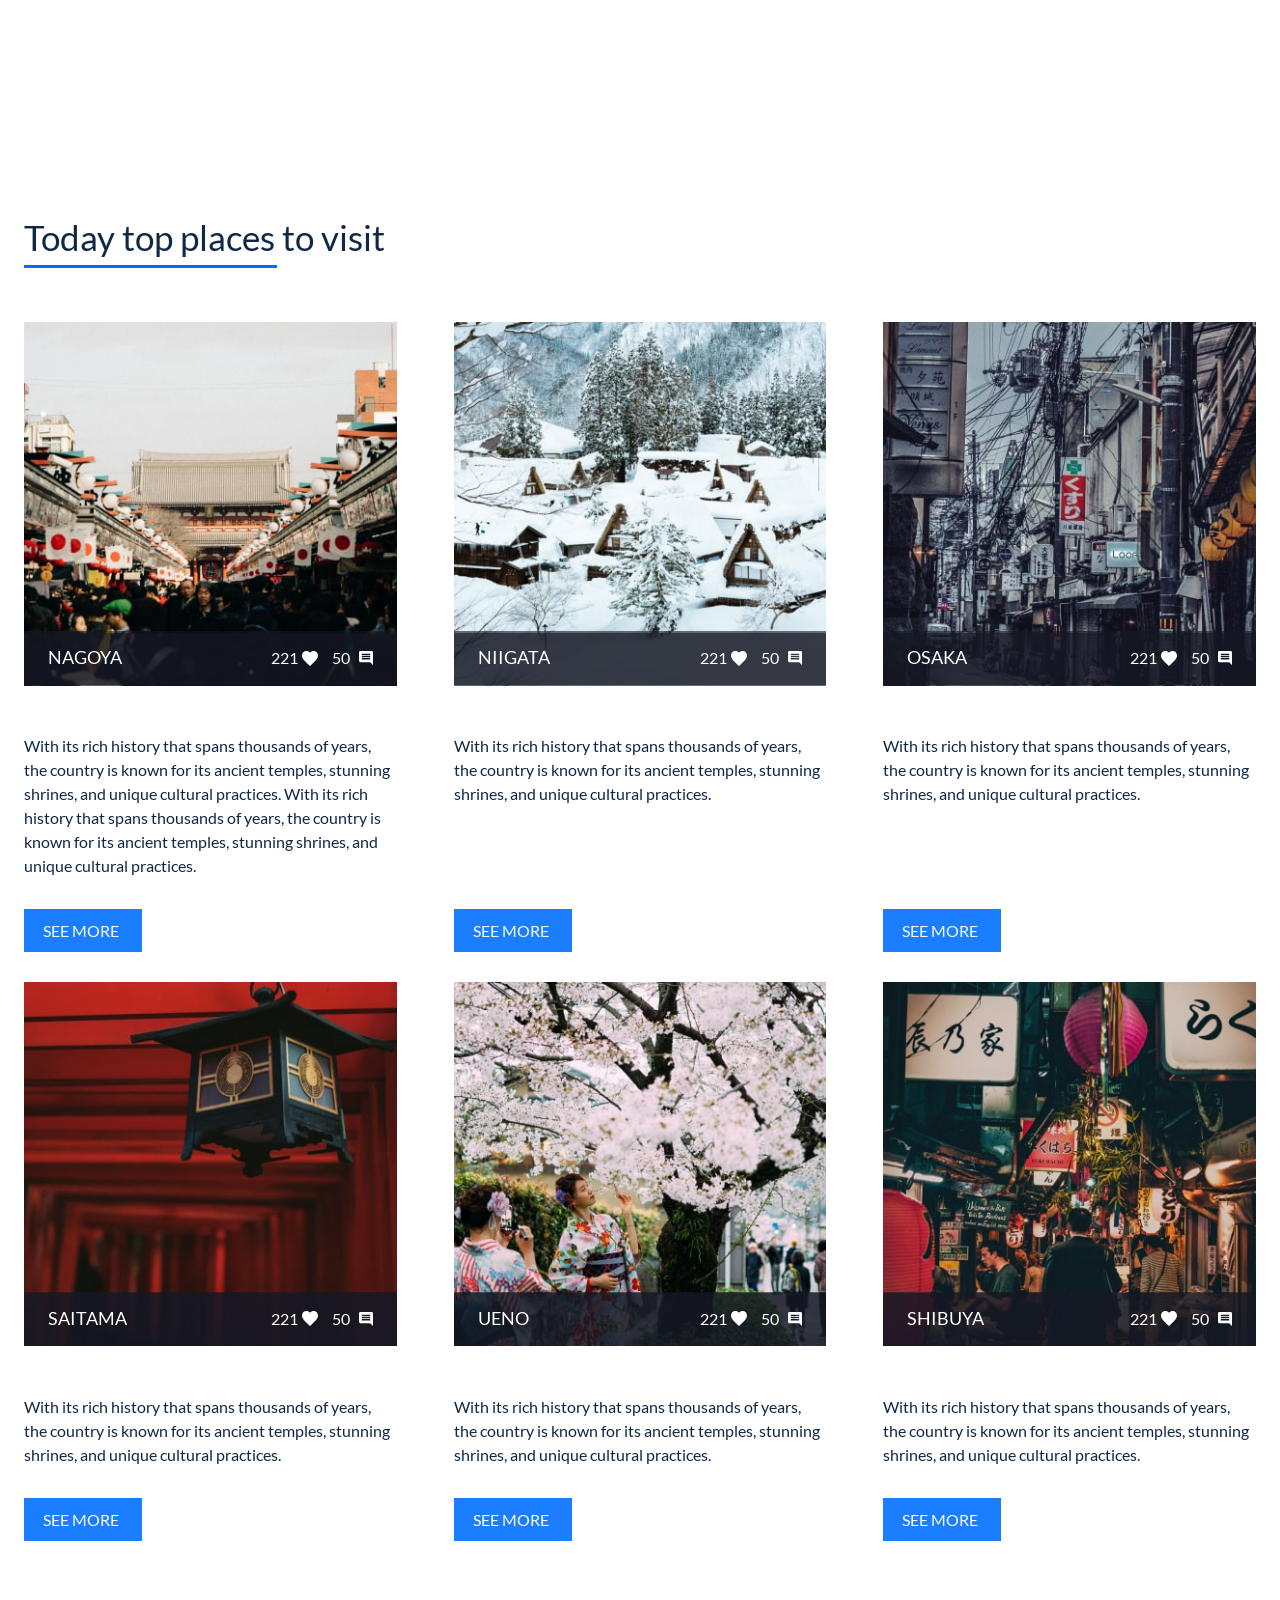
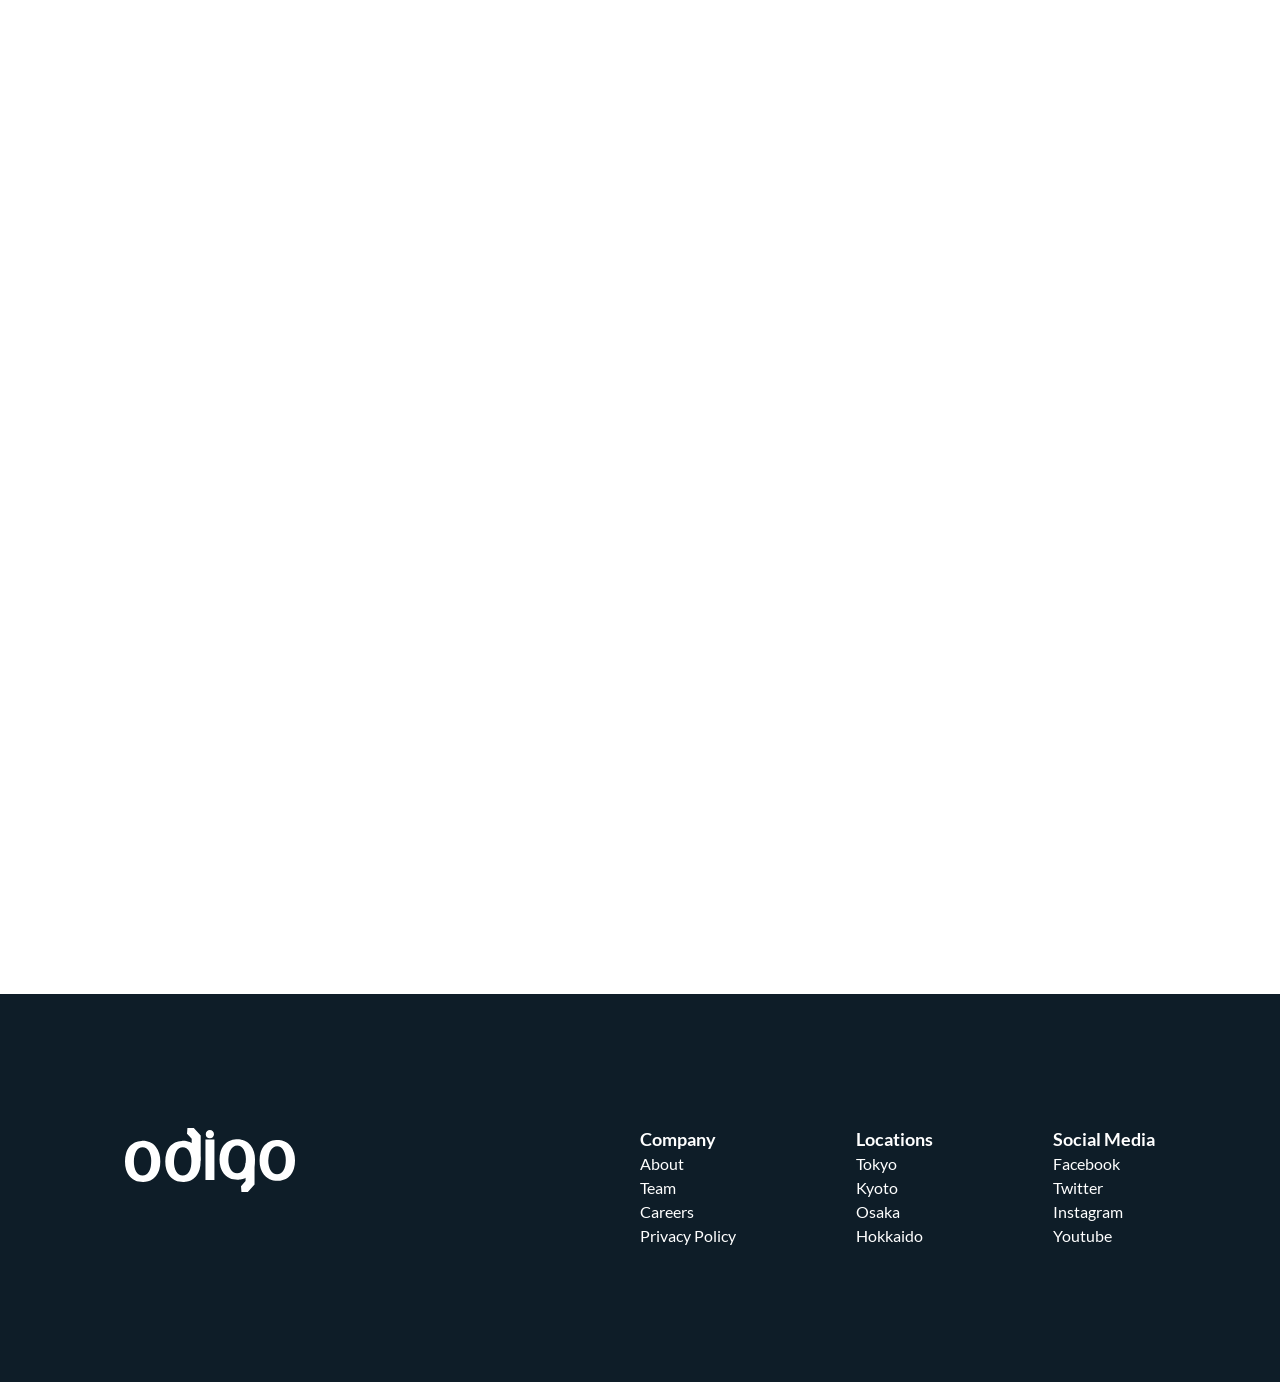
==== commit d882bcf8: "Оптимизация Добавлены минимизиованные версии файлов main.js и style.css, добавлено плавное перемещен" ====
--- a/index.html
+++ b/index.html
@@ -18,16 +18,16 @@
                 <nav class="header_nav">
                     <ul class="header_list">
                         <li class="header_item">
-                            <a href="#articles" class="header_link">Articles</a>
+                            <a href="#articles" class="header_link js-scroll">Articles</a>
                         </li>
                         <li class="header_item">
-                            <a href="#locations" class="header_link">Locations</a>
+                            <a href="#locations" class="header_link js-scroll">Locations</a>
                         </li>
                         <li class="header_item">
-                            <a href="#videos" class="header_link">Videos</a>
+                            <a href="#videos" class="header_link js-scroll">Videos</a>
                         </li>
                         <li class="header_item">
-                            <a href="#sign-in" class="header_link">Sign in</a>
+                            <a href="#sign-in" class="header_link js-scroll">Sign in</a>
                         </li>
                     </ul>
                     <div class="header_nav-close">
--- a/css/style.css
+++ b/css/style.css
@@ -214,7 +214,7 @@
 
 .intro {
   min-height: 100vh;
-  background: url(../img/intro-bg.jpg) no-repeat center;
+  background: url(../img/intro-bg-min.jpg) no-repeat center;
   background-size: cover;
   padding-top: 263px;
   padding-bottom: 223px;
